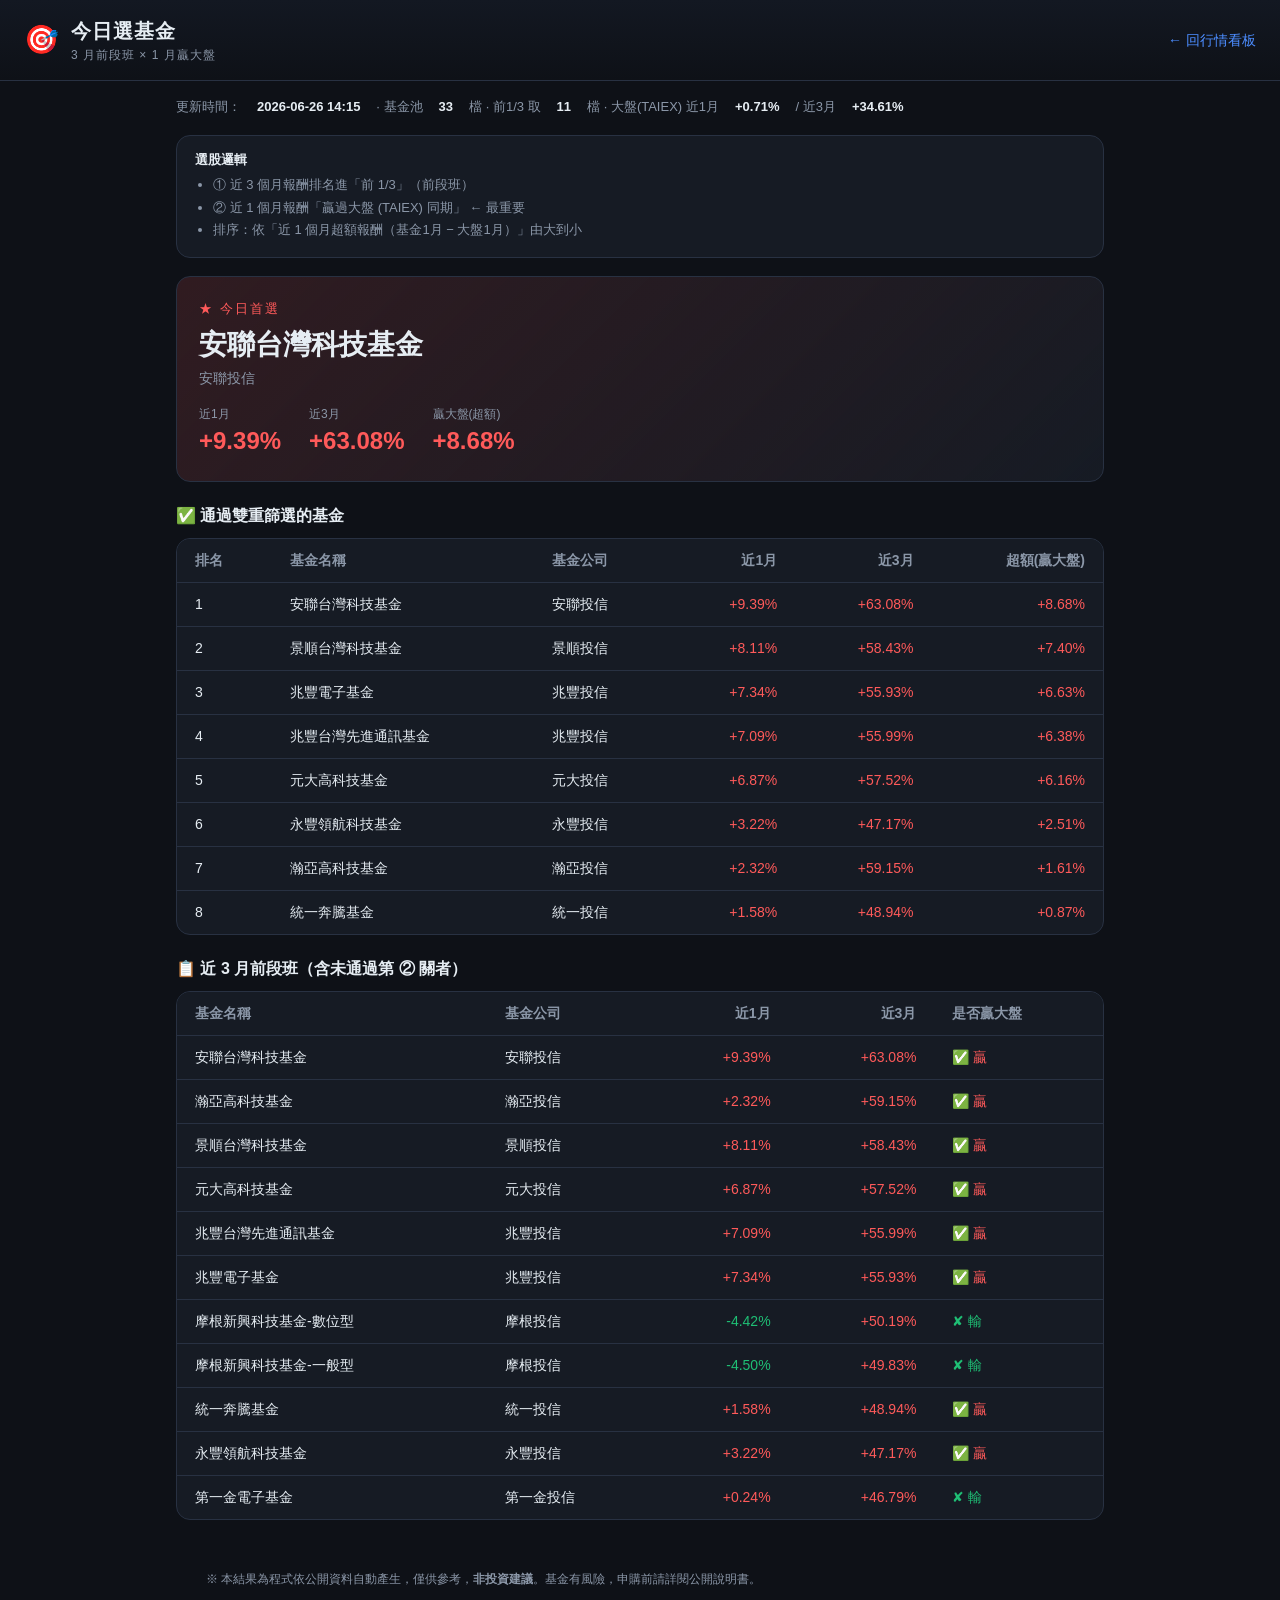
==== pick.html @ c7e9fc4b "新增 MoneyDJ 抓取+選股分析管線與結果頁 - analysis/scraper.py：抓 MoneyDJ 國內基金近1/3月報酬 + TAIEX(Yahoo/TWSE)，純標準庫 - anal" ====
<!DOCTYPE html>
<html lang="zh-Hant">
<head>
  <meta charset="UTF-8" />
  <meta name="viewport" content="width=device-width, initial-scale=1.0" />
  <title>今日選基金 · 分析結果</title>
  <link rel="stylesheet" href="css/styles.css" />
  <style>
    .wrap { max-width: 960px; margin: 0 auto; padding: 8px 16px 40px; }
    .back { color: var(--accent); text-decoration: none; font-size: 14px; }
    .meta-bar { display: flex; gap: 16px; flex-wrap: wrap; color: var(--muted); font-size: 13px; margin: 8px 0 18px; }
    .meta-bar b { color: var(--text); }
    .top-pick {
      background: linear-gradient(135deg, rgba(255,90,90,0.14), var(--panel));
      border: 1px solid var(--border); border-radius: var(--radius);
      padding: 22px; margin-bottom: 20px;
    }
    .top-pick .crown { font-size: 13px; color: var(--up); letter-spacing: 2px; }
    .top-pick .fund { font-size: 28px; font-weight: 800; margin: 6px 0 2px; }
    .top-pick .company { color: var(--muted); font-size: 14px; }
    .top-pick .nums { display: flex; gap: 28px; margin-top: 16px; flex-wrap: wrap; }
    .top-pick .nums .n .label { font-size: 12px; color: var(--muted); }
    .top-pick .nums .n .v { font-size: 24px; font-weight: 700; font-variant-numeric: tabular-nums; }
    .criteria { background: var(--panel); border: 1px solid var(--border); border-radius: var(--radius); padding: 14px 18px; margin-bottom: 18px; font-size: 13px; color: var(--muted); }
    .criteria li { margin: 3px 0; }
    .empty { padding: 30px; text-align: center; color: var(--muted); }
    h2.sec { font-size: 16px; margin: 22px 0 10px; }
    .pass { color: var(--up); } .fail { color: var(--down); }
  </style>
</head>
<body>
  <header class="topbar">
    <div class="brand">
      <span class="logo">🎯</span>
      <div>
        <h1>今日選基金</h1>
        <p class="subtitle">3 月前段班 × 1 月贏大盤</p>
      </div>
    </div>
    <a class="back" href="index.html">← 回行情看板</a>
  </header>

  <div class="wrap">
    <div class="meta-bar" id="meta-bar">載入中…</div>

    <div class="criteria">
      <b style="color:var(--text)">選股邏輯</b>
      <ul style="margin:6px 0 0; padding-left:18px;">
        <li>① 近 3 個月報酬排名進「前 1/3」（前段班）</li>
        <li>② 近 1 個月報酬「贏過大盤 (TAIEX) 同期」 ← 最重要</li>
        <li>排序：依「近 1 個月超額報酬（基金1月 − 大盤1月）」由大到小</li>
      </ul>
    </div>

    <div id="top-pick"></div>

    <h2 class="sec">✅ 通過雙重篩選的基金</h2>
    <div class="panel"><div class="table-wrap"><table>
      <thead><tr>
        <th>排名</th><th>基金名稱</th><th>基金公司</th>
        <th class="num">近1月</th><th class="num">近3月</th><th class="num">超額(贏大盤)</th>
      </tr></thead>
      <tbody id="picks-tbody"></tbody>
    </table></div></div>

    <h2 class="sec">📋 近 3 月前段班（含未通過第 ② 關者）</h2>
    <div class="panel"><div class="table-wrap"><table>
      <thead><tr>
        <th>基金名稱</th><th>基金公司</th>
        <th class="num">近1月</th><th class="num">近3月</th><th>是否贏大盤</th>
      </tr></thead>
      <tbody id="third-tbody"></tbody>
    </table></div></div>

    <p class="empty" style="font-size:12px; text-align:left; margin-top:20px;">
      ※ 本結果為程式依公開資料自動產生，僅供參考，<b>非投資建議</b>。基金有風險，申購前請詳閱公開說明書。
    </p>
  </div>

  <script>
    const fmtPct = (v) => (v >= 0 ? "+" : "") + Number(v).toFixed(2) + "%";
    const cls = (v) => (v >= 0 ? "up" : "down");

    fetch("results.json?_=" + Date.now())
      .then((r) => { if (!r.ok) throw new Error(r.status); return r.json(); })
      .then(render)
      .catch((e) => {
        document.getElementById("meta-bar").innerHTML =
          "尚無分析結果（results.json 不存在或載入失敗）。請先在 GitHub Actions 觸發一次分析。";
      });

    function render(d) {
      const b = d.benchmark || {};
      document.getElementById("meta-bar").innerHTML =
        `更新時間：<b>${d.generated_at}</b>` +
        ` · 基金池 <b>${d.universe_size}</b> 檔` +
        ` · 前1/3 取 <b>${d.top_third_cutoff}</b> 檔` +
        ` · 大盤(TAIEX) 近1月 <b class="${cls(b.r1m)}">${b.r1m == null ? "—" : fmtPct(b.r1m)}</b>` +
        ` / 近3月 <b class="${cls(b.r3m)}">${b.r3m == null ? "—" : fmtPct(b.r3m)}</b>` +
        (d.benchmark_missing ? " ⚠️大盤資料缺，第②關改用 >0%" : "");

      // 首選
      const picks = d.picks || [];
      const tp = document.getElementById("top-pick");
      if (picks.length) {
        const p = picks[0];
        tp.innerHTML = `
          <div class="top-pick">
            <div class="crown">★ 今日首選</div>
            <div class="fund">${p.name}</div>
            <div class="company">${p.company}</div>
            <div class="nums">
              <div class="n"><div class="label">近1月</div><div class="v ${cls(p.r1m)}">${fmtPct(p.r1m)}</div></div>
              <div class="n"><div class="label">近3月</div><div class="v ${cls(p.r3m)}">${fmtPct(p.r3m)}</div></div>
              <div class="n"><div class="label">贏大盤(超額)</div><div class="v ${cls(p.excess)}">${fmtPct(p.excess)}</div></div>
            </div>
          </div>`;
      } else {
        tp.innerHTML = `<div class="top-pick"><div class="crown">今日無首選</div>
          <div class="company" style="margin-top:8px">近 3 月前段班中，沒有任何一檔近 1 月贏過大盤。可參考下方前段班清單。</div></div>`;
      }

      // 通過清單
      document.getElementById("picks-tbody").innerHTML = picks.map((p) => `
        <tr>
          <td>${p.rank}</td><td>${p.name}</td><td>${p.company}</td>
          <td class="num ${cls(p.r1m)}">${fmtPct(p.r1m)}</td>
          <td class="num ${cls(p.r3m)}">${fmtPct(p.r3m)}</td>
          <td class="num ${cls(p.excess)}">${fmtPct(p.excess)}</td>
        </tr>`).join("") || `<tr><td colspan="6" class="empty">無</td></tr>`;

      // 前段班
      document.getElementById("third-tbody").innerHTML = (d.top_third || []).map((f) => `
        <tr>
          <td>${f.name}</td><td>${f.company}</td>
          <td class="num ${cls(f.r1m)}">${fmtPct(f.r1m)}</td>
          <td class="num ${cls(f.r3m)}">${fmtPct(f.r3m)}</td>
          <td class="${f.beat_market ? "pass" : "fail"}">${f.beat_market ? "✅ 贏" : "✘ 輸"}</td>
        </tr>`).join("");
    }
  </script>
</body>
</html>
---- css/styles.css ----
:root {
  --bg: #0e1117;
  --panel: #161b24;
  --panel-2: #1c2330;
  --border: #283142;
  --text: #e6edf3;
  --muted: #8b97a8;
  --accent: #4c8dff;
  --up: #ff5a5a;    /* 紅漲（亞洲慣例） */
  --down: #1fbf75;  /* 綠跌 */
  --radius: 14px;
  font-size: 15px;
}

* { box-sizing: border-box; }

body {
  margin: 0;
  background: var(--bg);
  color: var(--text);
  font-family: -apple-system, "PingFang TC", "Helvetica Neue", "Microsoft JhengHei", sans-serif;
  line-height: 1.5;
}

/* ---- Top bar ---- */
.topbar {
  display: flex;
  align-items: center;
  justify-content: space-between;
  gap: 16px;
  padding: 16px 24px;
  border-bottom: 1px solid var(--border);
  background: linear-gradient(180deg, #131822, #0e1117);
  position: sticky;
  top: 0;
  z-index: 10;
  flex-wrap: wrap;
}
.brand { display: flex; align-items: center; gap: 12px; }
.logo { font-size: 28px; }
.topbar h1 { margin: 0; font-size: 20px; letter-spacing: 1px; }
.subtitle { margin: 0; font-size: 12px; color: var(--muted); letter-spacing: 1px; }
.topbar-right { display: flex; align-items: center; gap: 16px; flex-wrap: wrap; }
.search {
  background: var(--panel-2);
  border: 1px solid var(--border);
  color: var(--text);
  padding: 9px 14px;
  border-radius: 999px;
  width: 220px;
  outline: none;
}
.search:focus { border-color: var(--accent); }
.updated { font-size: 12px; color: var(--muted); }
.cta {
  background: var(--up);
  color: #fff;
  text-decoration: none;
  padding: 9px 16px;
  border-radius: 999px;
  font-weight: 700;
  font-size: 14px;
  white-space: nowrap;
}
.cta:hover { filter: brightness(1.08); }

/* ---- KPI cards ---- */
.kpis {
  display: grid;
  grid-template-columns: repeat(4, 1fr);
  gap: 14px;
  padding: 20px 24px 4px;
}
.kpi {
  background: var(--panel);
  border: 1px solid var(--border);
  border-radius: var(--radius);
  padding: 16px 18px;
}
.kpi .label { font-size: 12px; color: var(--muted); }
.kpi .value { font-size: 26px; font-weight: 700; margin-top: 4px; }

/* ---- Category chips ---- */
.chips { display: flex; gap: 8px; padding: 16px 24px 4px; flex-wrap: wrap; }
.chip {
  background: var(--panel-2);
  border: 1px solid var(--border);
  color: var(--muted);
  padding: 6px 14px;
  border-radius: 999px;
  cursor: pointer;
  font-size: 13px;
}
.chip.active { background: var(--accent); border-color: var(--accent); color: #fff; }

/* ---- Layout ---- */
.layout {
  display: grid;
  grid-template-columns: 1.1fr 1fr;
  gap: 16px;
  padding: 16px 24px 24px;
}
.panel {
  background: var(--panel);
  border: 1px solid var(--border);
  border-radius: var(--radius);
  overflow: hidden;
}
.panel-head {
  display: flex;
  align-items: center;
  justify-content: space-between;
  padding: 14px 18px;
  border-bottom: 1px solid var(--border);
}
.panel-head h2 { margin: 0; font-size: 16px; }
.hint, .detail-meta { font-size: 12px; color: var(--muted); }

/* ---- Table ---- */
.table-wrap { max-height: 60vh; overflow-y: auto; }
table { width: 100%; border-collapse: collapse; }
th, td { text-align: left; padding: 11px 18px; font-size: 14px; }
th { color: var(--muted); font-weight: 600; cursor: pointer; user-select: none; position: sticky; top: 0; background: var(--panel); }
th.num, td.num { text-align: right; font-variant-numeric: tabular-nums; }
tbody tr { border-top: 1px solid var(--border); cursor: pointer; }
tbody tr:hover { background: var(--panel-2); }
tbody tr.selected { background: rgba(76, 141, 255, 0.14); }
.cat-tag {
  font-size: 11px;
  padding: 2px 8px;
  border-radius: 6px;
  background: var(--panel-2);
  color: var(--muted);
  border: 1px solid var(--border);
}
.up { color: var(--up); }
.down { color: var(--down); }

/* ---- Detail panel ---- */
.period-toggle { display: flex; gap: 4px; background: var(--panel-2); padding: 3px; border-radius: 999px; }
.period-toggle button {
  background: transparent;
  border: none;
  color: var(--muted);
  padding: 5px 12px;
  border-radius: 999px;
  cursor: pointer;
  font-size: 12px;
}
.period-toggle button.active { background: var(--accent); color: #fff; }
.detail-stats {
  display: grid;
  grid-template-columns: repeat(3, 1fr);
  gap: 12px;
  padding: 16px 18px 4px;
}
.stat .label { font-size: 12px; color: var(--muted); }
.stat .value { font-size: 20px; font-weight: 700; margin-top: 2px; font-variant-numeric: tabular-nums; }
.chart-wrap { padding: 12px 18px 18px; height: 320px; }

/* ---- Footer ---- */
.foot {
  display: flex;
  justify-content: space-between;
  gap: 12px;
  padding: 16px 24px 28px;
  font-size: 12px;
  color: var(--muted);
  flex-wrap: wrap;
}
.convention b { font-weight: 700; }

/* ---- Responsive ---- */
@media (max-width: 900px) {
  .kpis { grid-template-columns: repeat(2, 1fr); }
  .layout { grid-template-columns: 1fr; }
  .search { width: 160px; }
}
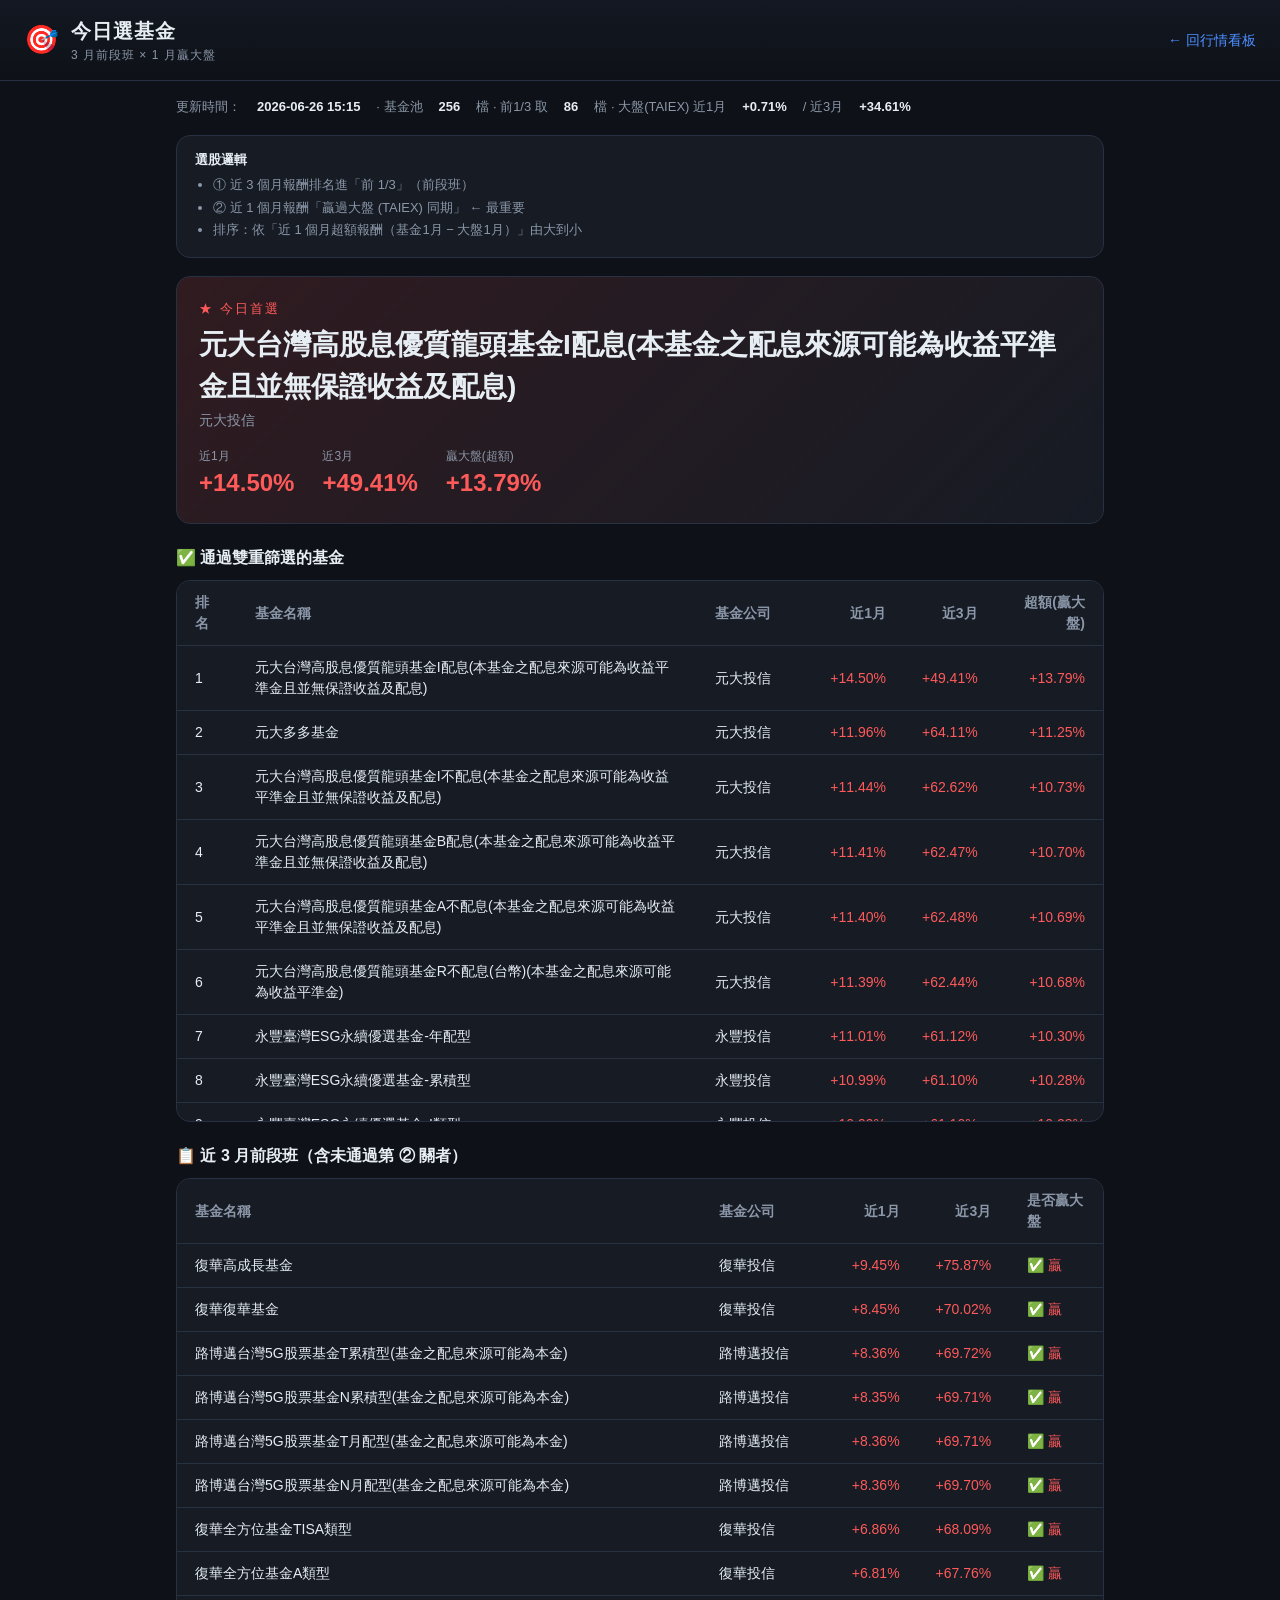
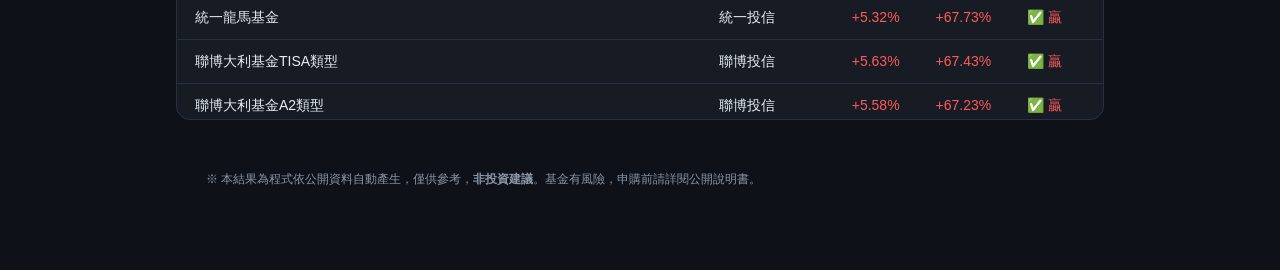
==== commit cd3a57e4: "看板改用真實資料(1297檔)、擴充選股池、手機版RWD - scraper：完整對應 MoneyDJ 國內分類代碼，1297檔真實基金 - analyze：選股池收斂為純國內256檔；輸出 fund" ====
--- a/pick.html
+++ b/pick.html
@@ -57,7 +57,7 @@
     <h2 class="sec">✅ 通過雙重篩選的基金</h2>
     <div class="panel"><div class="table-wrap"><table>
       <thead><tr>
-        <th>排名</th><th>基金名稱</th><th>基金公司</th>
+        <th>排名</th><th>基金名稱</th><th class="col-hide-sm">基金公司</th>
         <th class="num">近1月</th><th class="num">近3月</th><th class="num">超額(贏大盤)</th>
       </tr></thead>
       <tbody id="picks-tbody"></tbody>
@@ -66,7 +66,7 @@
     <h2 class="sec">📋 近 3 月前段班（含未通過第 ② 關者）</h2>
     <div class="panel"><div class="table-wrap"><table>
       <thead><tr>
-        <th>基金名稱</th><th>基金公司</th>
+        <th>基金名稱</th><th class="col-hide-sm">基金公司</th>
         <th class="num">近1月</th><th class="num">近3月</th><th>是否贏大盤</th>
       </tr></thead>
       <tbody id="third-tbody"></tbody>
@@ -123,7 +123,7 @@
       // 通過清單
       document.getElementById("picks-tbody").innerHTML = picks.map((p) => `
         <tr>
-          <td>${p.rank}</td><td>${p.name}</td><td>${p.company}</td>
+          <td>${p.rank}</td><td>${p.name}</td><td class="col-hide-sm">${p.company}</td>
           <td class="num ${cls(p.r1m)}">${fmtPct(p.r1m)}</td>
           <td class="num ${cls(p.r3m)}">${fmtPct(p.r3m)}</td>
           <td class="num ${cls(p.excess)}">${fmtPct(p.excess)}</td>
@@ -132,7 +132,7 @@
       // 前段班
       document.getElementById("third-tbody").innerHTML = (d.top_third || []).map((f) => `
         <tr>
-          <td>${f.name}</td><td>${f.company}</td>
+          <td>${f.name}</td><td class="col-hide-sm">${f.company}</td>
           <td class="num ${cls(f.r1m)}">${fmtPct(f.r1m)}</td>
           <td class="num ${cls(f.r3m)}">${fmtPct(f.r3m)}</td>
           <td class="${f.beat_market ? "pass" : "fail"}">${f.beat_market ? "✅ 贏" : "✘ 輸"}</td>
--- a/css/styles.css
+++ b/css/styles.css
@@ -171,8 +171,37 @@
 .convention b { font-weight: 700; }
 
 /* ---- Responsive ---- */
+html, body { max-width: 100%; overflow-x: hidden; }
+.table-wrap { overflow-x: auto; -webkit-overflow-scrolling: touch; }
+
 @media (max-width: 900px) {
   .kpis { grid-template-columns: repeat(2, 1fr); }
   .layout { grid-template-columns: 1fr; }
   .search { width: 160px; }
 }
+
+/* iPhone 寬度（約 ≤430px）：縮小字級/間距、隱藏次要欄位、表格只在框內捲動 */
+@media (max-width: 600px) {
+  :root { font-size: 14px; }
+  .topbar { padding: 12px 14px; gap: 10px; }
+  .topbar h1 { font-size: 18px; }
+  .topbar-right { width: 100%; justify-content: space-between; }
+  .search { width: 100%; order: 3; }
+  .updated { display: none; }
+  .cta { padding: 8px 12px; font-size: 13px; }
+
+  .kpis { padding: 14px 14px 0; gap: 10px; }
+  .kpi { padding: 12px 14px; }
+  .kpi .value { font-size: 20px; }
+
+  .chips, .layout { padding-left: 14px; padding-right: 14px; }
+
+  th, td { padding: 9px 10px; font-size: 13px; }
+  /* 次要欄位在手機隱藏，避免左右滑動 */
+  .col-hide-sm { display: none; }
+
+  .detail-stats { grid-template-columns: 1fr 1fr; }
+  .chart-wrap { height: 260px; padding: 10px 12px 14px; }
+
+  .foot { padding: 14px 14px 24px; }
+}
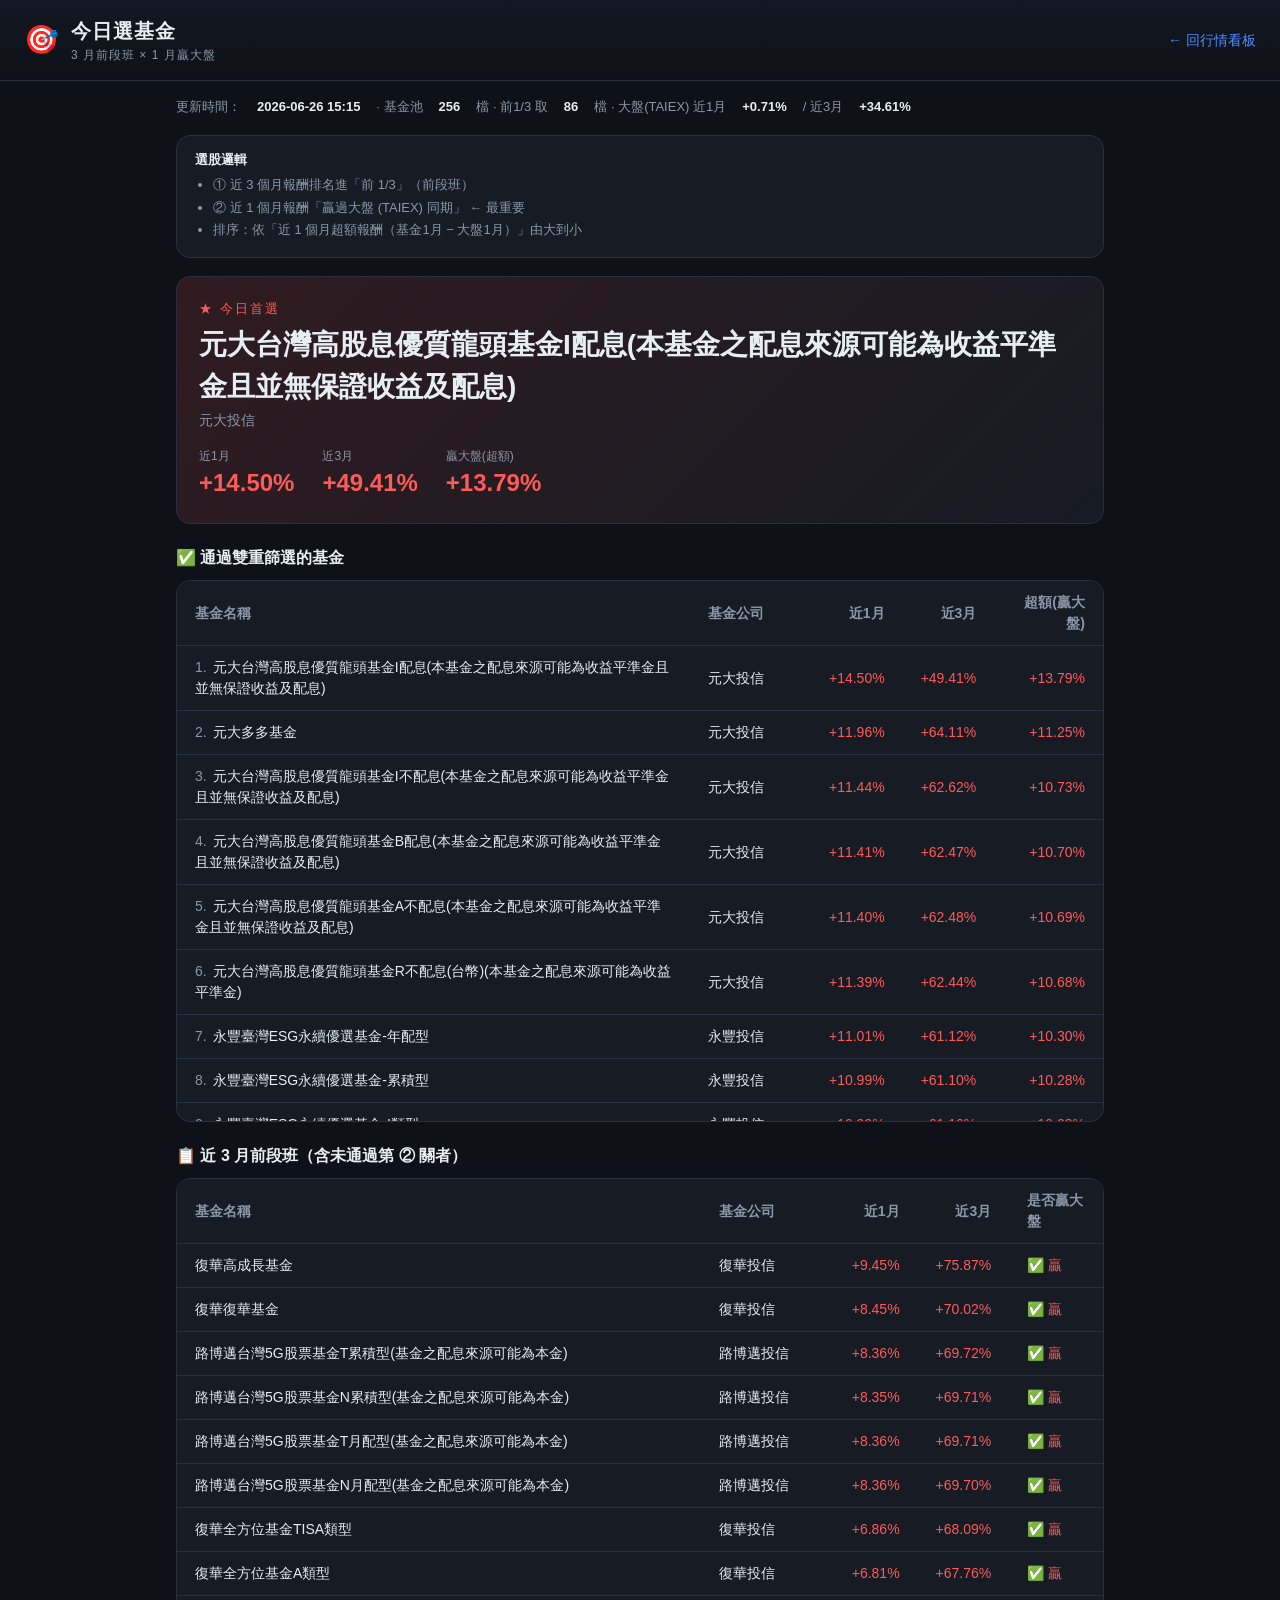
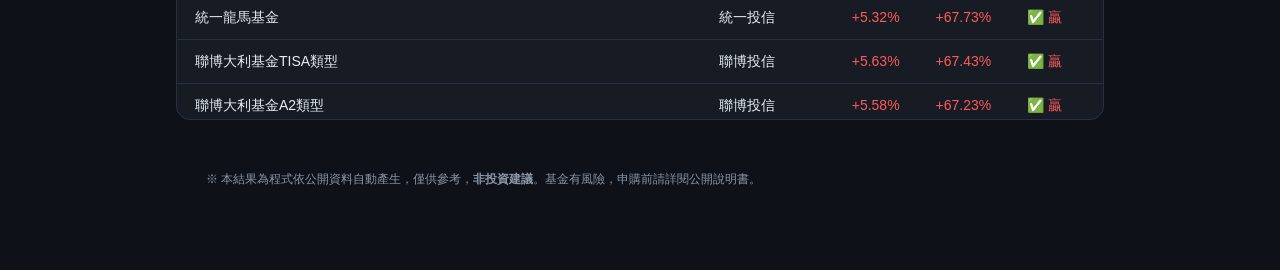
==== commit ecc725a0: "手機版改為兩行卡片排版（字維持原大小） - 表格在 ≤600px 轉為卡片：名稱獨佔一行、數字並排第二行並帶小標籤 - 移除縮小字級的做法；排名併入名稱徽章 - pick 頁同步套用  Co-Auth" ====
--- a/pick.html
+++ b/pick.html
@@ -57,7 +57,7 @@
     <h2 class="sec">✅ 通過雙重篩選的基金</h2>
     <div class="panel"><div class="table-wrap"><table>
       <thead><tr>
-        <th>排名</th><th>基金名稱</th><th class="col-hide-sm">基金公司</th>
+        <th>基金名稱</th><th class="col-hide-sm">基金公司</th>
         <th class="num">近1月</th><th class="num">近3月</th><th class="num">超額(贏大盤)</th>
       </tr></thead>
       <tbody id="picks-tbody"></tbody>
@@ -123,19 +123,20 @@
       // 通過清單
       document.getElementById("picks-tbody").innerHTML = picks.map((p) => `
         <tr>
-          <td>${p.rank}</td><td>${p.name}</td><td class="col-hide-sm">${p.company}</td>
-          <td class="num ${cls(p.r1m)}">${fmtPct(p.r1m)}</td>
-          <td class="num ${cls(p.r3m)}">${fmtPct(p.r3m)}</td>
-          <td class="num ${cls(p.excess)}">${fmtPct(p.excess)}</td>
+          <td class="cell-name"><span class="rank-badge">${p.rank}.</span>${p.name}</td>
+          <td class="col-hide-sm">${p.company}</td>
+          <td class="num ${cls(p.r1m)}" data-label="近1月">${fmtPct(p.r1m)}</td>
+          <td class="num ${cls(p.r3m)}" data-label="近3月">${fmtPct(p.r3m)}</td>
+          <td class="num ${cls(p.excess)}" data-label="超額">${fmtPct(p.excess)}</td>
         </tr>`).join("") || `<tr><td colspan="6" class="empty">無</td></tr>`;
 
       // 前段班
       document.getElementById("third-tbody").innerHTML = (d.top_third || []).map((f) => `
         <tr>
-          <td>${f.name}</td><td class="col-hide-sm">${f.company}</td>
-          <td class="num ${cls(f.r1m)}">${fmtPct(f.r1m)}</td>
-          <td class="num ${cls(f.r3m)}">${fmtPct(f.r3m)}</td>
-          <td class="${f.beat_market ? "pass" : "fail"}">${f.beat_market ? "✅ 贏" : "✘ 輸"}</td>
+          <td class="cell-name">${f.name}</td><td class="col-hide-sm">${f.company}</td>
+          <td class="num ${cls(f.r1m)}" data-label="近1月">${fmtPct(f.r1m)}</td>
+          <td class="num ${cls(f.r3m)}" data-label="近3月">${fmtPct(f.r3m)}</td>
+          <td class="cell-flag ${f.beat_market ? "pass" : "fail"}">${f.beat_market ? "✅ 贏" : "✘ 輸"}</td>
         </tr>`).join("");
     }
   </script>
--- a/css/styles.css
+++ b/css/styles.css
@@ -135,6 +135,7 @@
 }
 .up { color: var(--up); }
 .down { color: var(--down); }
+.rank-badge { color: var(--muted); margin-right: 6px; font-variant-numeric: tabular-nums; }
 
 /* ---- Detail panel ---- */
 .period-toggle { display: flex; gap: 4px; background: var(--panel-2); padding: 3px; border-radius: 999px; }
@@ -180,28 +181,49 @@
   .search { width: 160px; }
 }
 
-/* iPhone 寬度（約 ≤430px）：縮小字級/間距、隱藏次要欄位、表格只在框內捲動 */
+/* iPhone 寬度（≤600px）：字維持原大小，每列改「兩行卡片」排版，不再左右滑 */
 @media (max-width: 600px) {
-  :root { font-size: 14px; }
   .topbar { padding: 12px 14px; gap: 10px; }
-  .topbar h1 { font-size: 18px; }
   .topbar-right { width: 100%; justify-content: space-between; }
   .search { width: 100%; order: 3; }
   .updated { display: none; }
-  .cta { padding: 8px 12px; font-size: 13px; }
 
   .kpis { padding: 14px 14px 0; gap: 10px; }
-  .kpi { padding: 12px 14px; }
-  .kpi .value { font-size: 20px; }
-
   .chips, .layout { padding-left: 14px; padding-right: 14px; }
-
-  th, td { padding: 9px 10px; font-size: 13px; }
-  /* 次要欄位在手機隱藏，避免左右滑動 */
   .col-hide-sm { display: none; }
 
-  .detail-stats { grid-template-columns: 1fr 1fr; }
+  /* 表格 → 卡片：隱藏表頭，每列縱向堆疊 */
+  table thead { display: none; }
+  table, tbody, tr, td { display: block; }
+  tbody tr {
+    padding: 12px 14px;
+    border-top: 1px solid var(--border);
+  }
+  td { padding: 0; border: none; }
+  /* 第一行：名稱（佔整行、可換行、維持原字級） */
+  td.cell-name {
+    font-weight: 600;
+    margin-bottom: 8px;
+    white-space: normal;
+    line-height: 1.45;
+  }
+  td.cell-name .rank-badge { color: var(--muted); margin-right: 6px; }
+  /* 第二行：各數字並排，前面帶小標籤 */
+  td.num {
+    display: inline-block;
+    text-align: left;
+    margin-right: 18px;
+  }
+  td.num::before {
+    content: attr(data-label);
+    display: block;
+    font-size: 12px;
+    color: var(--muted);
+    font-weight: 400;
+  }
+  td.cell-flag { display: inline-block; margin-top: 8px; }
+
+  .detail-stats { grid-template-columns: 1fr 1fr 1fr; }
   .chart-wrap { height: 260px; padding: 10px 12px 14px; }
-
   .foot { padding: 14px 14px 24px; }
 }
